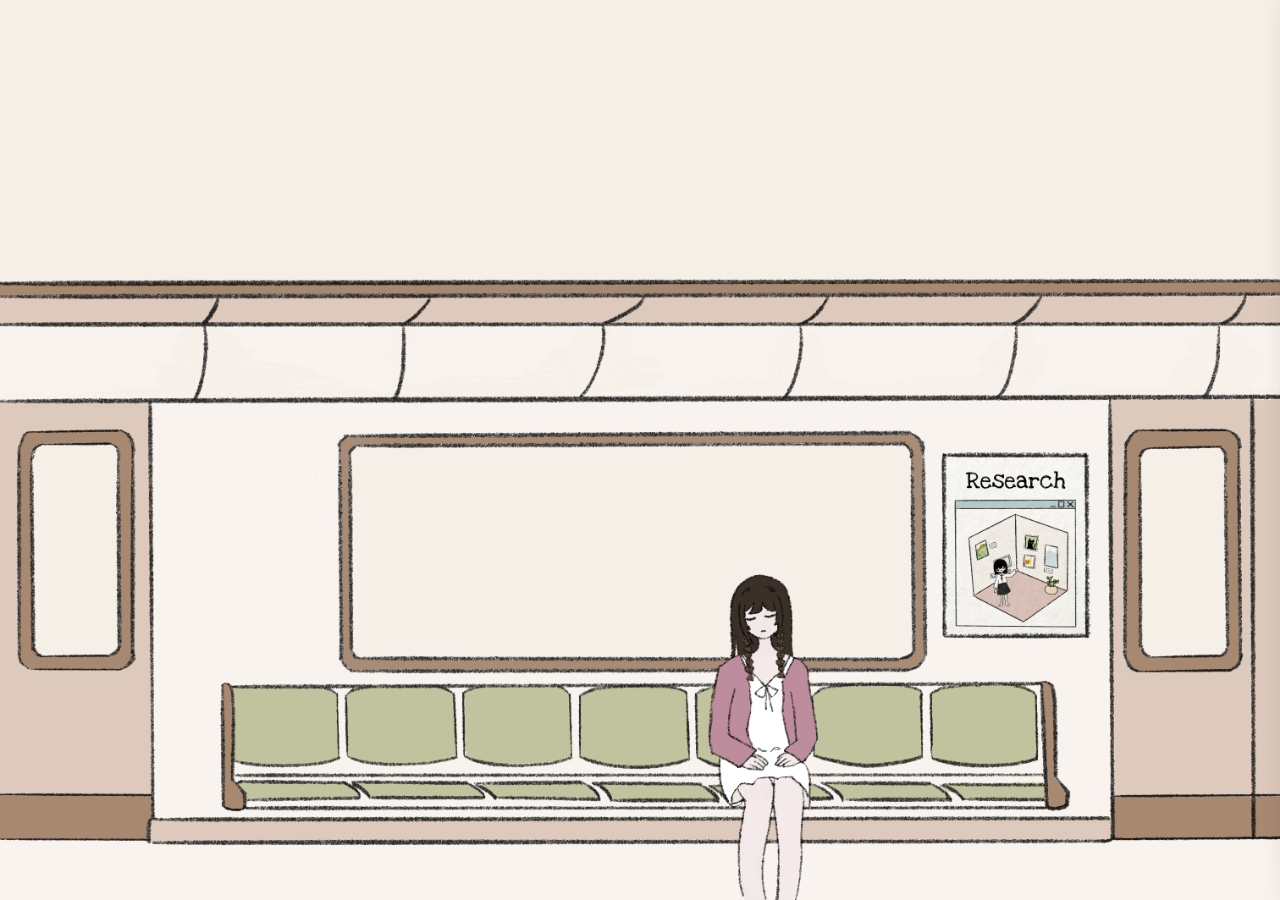
==== index.html @ db946ea8 "Deploy digital diary" ====
<!doctype html>
<html lang="en">
  <head>
    <meta charset="UTF-8" />
    <link rel="icon" type="image/png" href="/pfp.png" />
    <meta name="viewport" content="width=device-width, initial-scale=1.0" />
    <title>Kate Chier</title>

    <meta property="og:title" content="Kate Chier" />
    <meta property="og:description" content="a digital garden" />
    <meta property="og:image" content="https://kxchier.github.io/images/watercolor-bg.png" />
    <meta property="og:url" content="https://kxchier.github.io" />
    <meta property="og:type" content="website" />
    <link
      href="https://fonts.googleapis.com/css2?family=Love+Ya+Like+A+Sister&display=swap"
      rel="stylesheet"
    />
    <link
      href="https://fonts.googleapis.com/css2?family=Averia+Serif+Libre:wght@300;400;700&family=Love+Ya+Like+A+Sister&display=swap"
      rel="stylesheet"
    />
    <script type="module" crossorigin src="/assets/index-Cj8qPiWC.js"></script>
    <link rel="stylesheet" crossorigin href="/assets/index-B0V2UHAd.css">
  </head>
  <body>
    <div id="root"></div>
  </body>
</html>
---- assets/index-B0V2UHAd.css ----
@import"https://fonts.googleapis.com/css2?family=Love+Ya+Like+A+Sister&display=swap";@import"https://fonts.googleapis.com/css2?family=Averia+Serif+Libre:wght@300;400;700&display=swap";:root{--page-bg: #ede8e1;--hero-min-height: 760px;--hero-padding-top: 110px;--hero-padding-right: 40px;--hero-padding-bottom: 90px;--hero-padding-left: 150px;--hero-name-size: 85px;--hero-subtitle-size: 28px;--hero-title-size: 40px;--hero-body-size: 25px;--hero-intro-gap: 25px}html,body{margin:0;padding:0}body{background:var(--page-bg)}.site-shell{min-height:100vh;background:var(--page-bg);overflow-x:hidden}.hero{display:grid;grid-template-columns:1fr 1fr;min-height:var(--hero-min-height);overflow:visible;background:url(/images/watercolor-bg.png) center / cover no-repeat}.hero-text{position:relative;z-index:2;display:flex;flex-direction:column;justify-content:center;padding:var(--hero-padding-top) var(--hero-padding-right) var(--hero-padding-bottom) var(--hero-padding-left)}.hero-name{margin:0;font-family:Love Ya Like A Sister,cursive;font-size:var(--hero-name-size);line-height:1}.hero-subtitle{margin:0;font-size:var(--hero-subtitle-size);white-space:nowrap}.hero-intro{display:flex;flex-direction:column;gap:var(--hero-intro-gap);margin-top:50px}.hero-intro h2{margin:0;font-size:var(--hero-title-size);font-weight:400}.hero-intro p{margin:0;font-size:var(--hero-body-size);line-height:1.45;max-width:520px}.hero-visual{position:relative;min-height:var(--hero-min-height)}.hero-lace{position:absolute;top:25px;right:-100px;z-index:2;width:550px}.hero-angel{position:absolute;top:120px;right:0;z-index:3;width:610px}.bottom-section{display:grid;grid-template-columns:1.05fr .95fr;gap:56px;padding:70px 0 100px 90px;background:var(--page-bg);align-items:start}.bottom-left{display:flex;flex-direction:column;gap:72px;min-width:0}.about-header{display:flex;align-items:flex-start;gap:28px}.about-avatar{width:185px;height:185px;object-fit:cover;border-radius:50%;flex-shrink:0;animation:spin 8s linear infinite}.about-text-block{padding-top:50px}.section-title{margin:0 0 24px;font-family:Love Ya Like A Sister,cursive;line-height:1;font-weight:400}.about-text-block .section-title{margin-top:50px;font-size:4rem}.currently-block .section-title{font-size:3rem}.inline-link{color:inherit;text-decoration:none}.about-list,.currently-list{margin:0;padding:0;list-style:none}.about-list li,.currently-list li{margin-bottom:8px;font-size:1.4rem;line-height:1.25}.about-list li{white-space:nowrap}.about-list{margin-left:-120px;margin-top:40px}.currently-block{padding-left:80px}.bottom-right{display:flex;flex-direction:column;gap:28px;margin-top:60px}.quote-block{margin-top:30px}.quote,.quote-author{margin:0;font-size:1.7rem;line-height:1.2}.cards-list{display:flex;flex-direction:column;gap:16px;width:100%}.work-card{display:grid;grid-template-columns:minmax(0,1fr) 140px;width:100%}.work-card-main{background:#e8e0cd;padding:22px 28px;display:flex;justify-content:space-between;align-items:flex-start;gap:16px;min-width:0}.work-card-main h3{margin:0 0 8px;font-size:1.5rem;line-height:1.1;font-weight:500}.work-card-main p{margin:0;font-size:1.1rem;line-height:1.3;white-space:nowrap}.work-card-image{width:140px;height:100px;object-fit:cover;display:block}.icon-button{color:inherit;border:none;background:transparent;font-size:1.5rem;line-height:1;cursor:pointer;padding:0;flex-shrink:0}.social-links{display:flex;gap:34px;align-items:center;padding-left:10px}.social-link{display:inline-flex;align-items:center;gap:12px;color:inherit;text-decoration:none;font-size:1.5rem}.social-icon{font-size:2.1rem;line-height:1}@media(max-width:1200px){:root{--hero-name-size: 4.8rem;--hero-subtitle-size: 1.5rem;--hero-title-size: 2.8rem;--hero-body-size: 1.5rem}.hero{grid-template-columns:1fr}.hero-text{padding:80px 32px 40px}.hero-visual{min-height:620px}.hero-lace{top:50px;width:420px;right:-50px;transform:none}.hero-angel{top:120px;width:470px;right:0;transform:none}.hero-intro p{max-width:620px}.bottom-section{grid-template-columns:1fr;gap:48px;padding:60px 0 80px 36px}.about-text-block .section-title{font-size:3.2rem}.currently-block .section-title{font-size:2.6rem}.about-list li,.currently-list li,.quote,.quote-author,.social-link,.work-card-main h3{font-size:1.6rem}.work-card-main p{font-size:1.15rem}.currently-block{padding-left:90px}}@media(max-width:768px){:root{--hero-name-size: 3.6rem;--hero-subtitle-size: 1.1rem;--hero-title-size: 2.2rem;--hero-body-size: 1.2rem}.hero-text{padding:56px 24px 24px}.hero-subtitle{white-space:normal}.hero-visual{min-height:460px}.hero-lace{top:30px;width:360px;right:-60px;transform:none}.hero-angel{top:90px;width:400px;right:0}.bottom-section{padding:44px 0 64px 24px;gap:36px}.about-avatar{width:140px;height:140px}.about-text-block .section-title{margin-top:25px;font-size:2.9rem}.currently-block{padding-left:0}.about-list{margin-left:-168px}.currently-block .section-title{font-size:2.2rem;margin-bottom:18px}.about-list{margin-top:30px}.about-list li,.currently-list li{font-size:1.25rem;margin-bottom:6px;white-space:normal}.quote,.quote-author{font-size:1.4rem}.work-card{grid-template-columns:minmax(0,1fr) 82px}.work-card-main{padding:16px 18px}.work-card-main h3{font-size:1.25rem}.work-card-main p{font-size:.95rem;white-space:normal}.work-card-image{width:82px}.social-links{gap:20px;padding-left:0;flex-wrap:wrap}.social-link{font-size:1.25rem}}@keyframes spin{0%{transform:rotate(0)}to{transform:rotate(360deg)}}.train-page{position:relative;width:100vw;height:100vh;overflow:hidden;background:#f6efe7}.scene{position:relative;width:100%;height:100%;overflow:hidden}.background-layer{position:absolute;inset:0;z-index:1;overflow:hidden}.moving-background-track{display:flex;width:max-content;height:100vh;align-items:stretch;animation:moveBackground 32s linear infinite}.background-image{display:block;height:100vh;width:auto;max-width:none;flex-shrink:0}.train-girl-layer{position:absolute;left:50%;bottom:0;transform:translate(-50%);width:100vw;aspect-ratio:3024 / 1964;z-index:2;pointer-events:none}.train-image{position:absolute;inset:0;display:block;width:100%;height:100%;object-fit:fill;pointer-events:none}.girl-button{position:absolute;inset:0;padding:0;margin:0;border:none;background:transparent;cursor:pointer;z-index:4;pointer-events:auto}.girl-image{position:absolute;inset:0;display:block;width:100%;height:100%;object-fit:fill;pointer-events:none;transition:filter .2s ease}.girl-hitbox{position:absolute;left:56.5%;top:61.5%;width:6%;height:37%;padding:0;margin:0;border:none;background:transparent;cursor:pointer;z-index:5;pointer-events:auto}.girl-hitbox:hover+.girl-image{filter:brightness(1.08)}.girl-button:hover .girl-image{filter:brightness(1.08)}.info-panel{position:fixed;top:0;right:0;width:min(450px,50vw);height:100vh;padding:60px 45px;z-index:10;background-image:url(/assets/train-scene/garden.png);background-size:cover;background-position:center;background-repeat:no-repeat;color:#111;box-shadow:-10px 0 30px #28190f33;transform:translate(105%);transition:transform .35s ease;overflow-y:auto}.info-panel.open{transform:translate(0)}.close-button{position:absolute;top:24px;right:28px;border:none;background:transparent;color:#111;font-size:36px;line-height:1;cursor:pointer}.research-title{margin:0 0 36px;font-family:Love Ya Like A Sister,cursive;font-size:56px;line-height:.95;font-weight:400}.research-blurb{max-width:620px;margin:0 0 42px;font-size:16px}.research-entry{margin-top:92px}.research-paper-title{margin:0 0 8px;font-family:Love Ya Like A Sister,cursive;font-size:21px;line-height:1.15;font-weight:400}.research-authors{margin:0;font-size:14px;line-height:1.35;font-weight:400}.research-authors strong{font-weight:800}.research-authors em{font-style:italic}.research-blurb a{color:#6f4b33;font-weight:700;text-decoration:underline;text-underline-offset:3px}.research-blurb a:hover{color:#2f241d}.id-card{position:fixed;z-index:50;width:340px;background:transparent;border:none;box-shadow:none;border-radius:0;cursor:grab}.id-card.dragging,.id-card.dragging .id-image{cursor:grabbing}.id-close-button{position:absolute;top:6px;right:6px;z-index:2;border:none;background:transparent;color:#3a2a20;font-size:24px;line-height:1;cursor:pointer}.id-image{width:100%;display:block;-webkit-user-select:none;user-select:none;pointer-events:none}.id-card:active .id-image{cursor:grabbing}.poster-hitbox{position:absolute;left:74%;top:47%;width:11%;height:21%;padding:0;margin:0;border:none;background:transparent;cursor:pointer;z-index:5;pointer-events:auto}@keyframes moveBackground{0%{transform:translate(0)}to{transform:translate(-50%)}}html,body,#root{margin:0;padding:0;min-height:100%}*{box-sizing:border-box}body{background:#d8d1ca;color:#1f1a17;font-family:"Averia Serif Libre",serif}
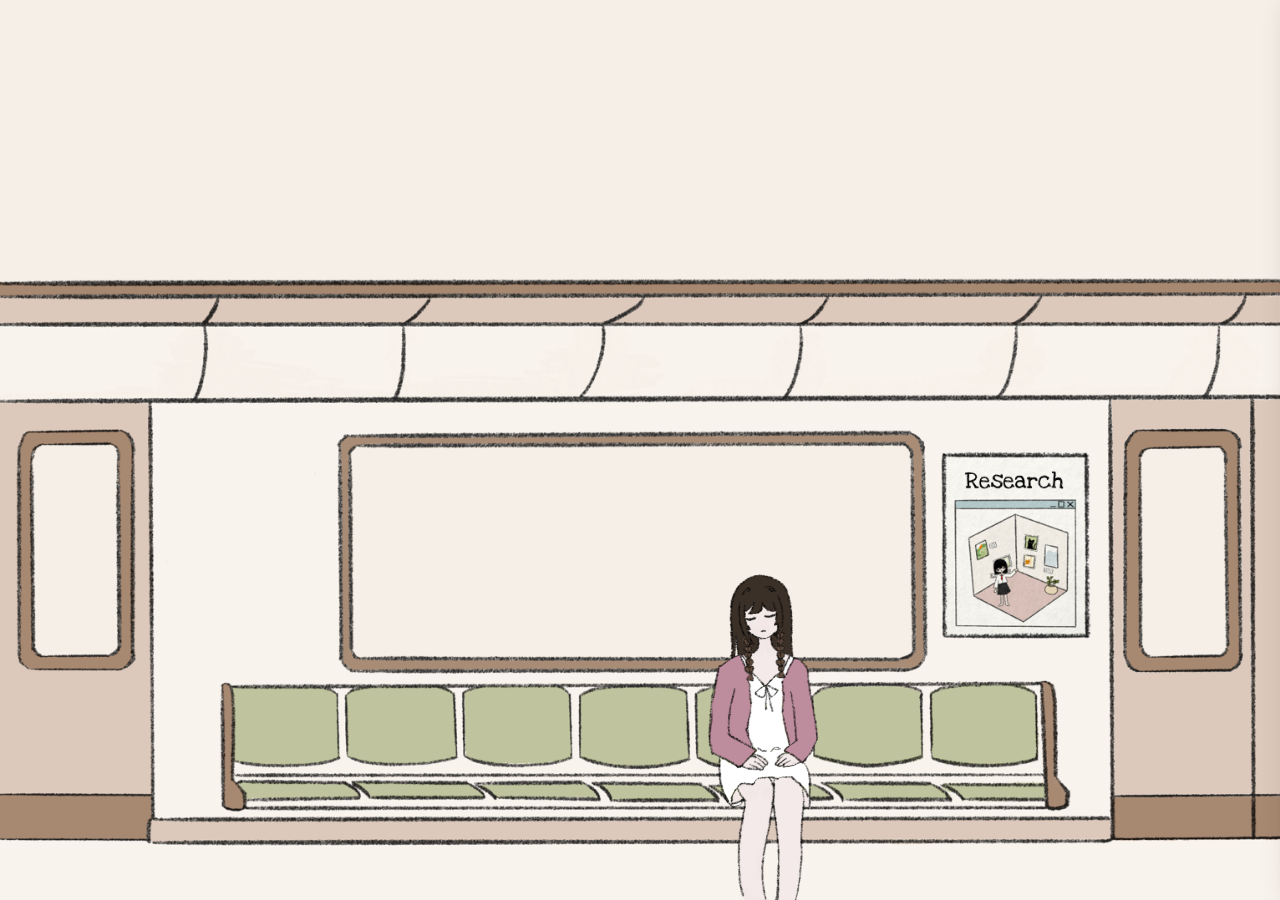
==== commit eff6a7f3: "Removed duplicate background" ====
--- a/index.html
+++ b/index.html
@@ -2,13 +2,13 @@
 <html lang="en">
   <head>
     <meta charset="UTF-8" />
-    <link rel="icon" type="image/png" href="/pfp.png" />
+    <link rel="icon" href='data:image/svg+xml,<svg xmlns="http://www.w3.org/2000/svg" viewBox="0 0 100 100"><text y=".9em" font-size="90">🎐</text></svg>' />
     <meta name="viewport" content="width=device-width, initial-scale=1.0" />
     <title>Kate Chier</title>
 
     <meta property="og:title" content="Kate Chier" />
     <meta property="og:description" content="a digital garden" />
-    <meta property="og:image" content="https://kxchier.github.io/images/watercolor-bg.png" />
+    <meta property="og:image" content="https://kxchier.github.io/assets/train-scene/id.png" />
     <meta property="og:url" content="https://kxchier.github.io" />
     <meta property="og:type" content="website" />
     <link
@@ -19,8 +19,8 @@
       href="https://fonts.googleapis.com/css2?family=Averia+Serif+Libre:wght@300;400;700&family=Love+Ya+Like+A+Sister&display=swap"
       rel="stylesheet"
     />
-    <script type="module" crossorigin src="/assets/index-Cj8qPiWC.js"></script>
-    <link rel="stylesheet" crossorigin href="/assets/index-B0V2UHAd.css">
+    <script type="module" crossorigin src="/assets/index-DWfFNZO0.js"></script>
+    <link rel="stylesheet" crossorigin href="/assets/index-iOGdRu8r.css">
   </head>
   <body>
     <div id="root"></div>
--- a/assets/index-iOGdRu8r.css
+++ b/assets/index-iOGdRu8r.css
@@ -0,0 +1 @@
+@import"https://fonts.googleapis.com/css2?family=Love+Ya+Like+A+Sister&display=swap";@import"https://fonts.googleapis.com/css2?family=Averia+Serif+Libre:wght@300;400;700&display=swap";:root{--page-bg: #ede8e1;--hero-min-height: 760px;--hero-padding-top: 110px;--hero-padding-right: 40px;--hero-padding-bottom: 90px;--hero-padding-left: 150px;--hero-name-size: 85px;--hero-subtitle-size: 28px;--hero-title-size: 40px;--hero-body-size: 25px;--hero-intro-gap: 25px}html,body{margin:0;padding:0}body{background:var(--page-bg)}.site-shell{min-height:100vh;background:var(--page-bg);overflow-x:hidden}.hero{display:grid;grid-template-columns:1fr 1fr;min-height:var(--hero-min-height);overflow:visible;background:url(/images/watercolor-bg.png) center / cover no-repeat}.hero-text{position:relative;z-index:2;display:flex;flex-direction:column;justify-content:center;padding:var(--hero-padding-top) var(--hero-padding-right) var(--hero-padding-bottom) var(--hero-padding-left)}.hero-name{margin:0;font-family:Love Ya Like A Sister,cursive;font-size:var(--hero-name-size);line-height:1}.hero-subtitle{margin:0;font-size:var(--hero-subtitle-size);white-space:nowrap}.hero-intro{display:flex;flex-direction:column;gap:var(--hero-intro-gap);margin-top:50px}.hero-intro h2{margin:0;font-size:var(--hero-title-size);font-weight:400}.hero-intro p{margin:0;font-size:var(--hero-body-size);line-height:1.45;max-width:520px}.hero-visual{position:relative;min-height:var(--hero-min-height)}.hero-lace{position:absolute;top:25px;right:-100px;z-index:2;width:550px}.hero-angel{position:absolute;top:120px;right:0;z-index:3;width:610px}.bottom-section{display:grid;grid-template-columns:1.05fr .95fr;gap:56px;padding:70px 0 100px 90px;background:var(--page-bg);align-items:start}.bottom-left{display:flex;flex-direction:column;gap:72px;min-width:0}.about-header{display:flex;align-items:flex-start;gap:28px}.about-avatar{width:185px;height:185px;object-fit:cover;border-radius:50%;flex-shrink:0;animation:spin 8s linear infinite}.about-text-block{padding-top:50px}.section-title{margin:0 0 24px;font-family:Love Ya Like A Sister,cursive;line-height:1;font-weight:400}.about-text-block .section-title{margin-top:50px;font-size:4rem}.currently-block .section-title{font-size:3rem}.inline-link{color:inherit;text-decoration:none}.about-list,.currently-list{margin:0;padding:0;list-style:none}.about-list li,.currently-list li{margin-bottom:8px;font-size:1.4rem;line-height:1.25}.about-list li{white-space:nowrap}.about-list{margin-left:-120px;margin-top:40px}.currently-block{padding-left:80px}.bottom-right{display:flex;flex-direction:column;gap:28px;margin-top:60px}.quote-block{margin-top:30px}.quote,.quote-author{margin:0;font-size:1.7rem;line-height:1.2}.cards-list{display:flex;flex-direction:column;gap:16px;width:100%}.work-card{display:grid;grid-template-columns:minmax(0,1fr) 140px;width:100%}.work-card-main{background:#e8e0cd;padding:22px 28px;display:flex;justify-content:space-between;align-items:flex-start;gap:16px;min-width:0}.work-card-main h3{margin:0 0 8px;font-size:1.5rem;line-height:1.1;font-weight:500}.work-card-main p{margin:0;font-size:1.1rem;line-height:1.3;white-space:nowrap}.work-card-image{width:140px;height:100px;object-fit:cover;display:block}.icon-button{color:inherit;border:none;background:transparent;font-size:1.5rem;line-height:1;cursor:pointer;padding:0;flex-shrink:0}.social-links{display:flex;gap:34px;align-items:center;padding-left:10px}.social-link{display:inline-flex;align-items:center;gap:12px;color:inherit;text-decoration:none;font-size:1.5rem}.social-icon{font-size:2.1rem;line-height:1}@media(max-width:1200px){:root{--hero-name-size: 4.8rem;--hero-subtitle-size: 1.5rem;--hero-title-size: 2.8rem;--hero-body-size: 1.5rem}.hero{grid-template-columns:1fr}.hero-text{padding:80px 32px 40px}.hero-visual{min-height:620px}.hero-lace{top:50px;width:420px;right:-50px;transform:none}.hero-angel{top:120px;width:470px;right:0;transform:none}.hero-intro p{max-width:620px}.bottom-section{grid-template-columns:1fr;gap:48px;padding:60px 0 80px 36px}.about-text-block .section-title{font-size:3.2rem}.currently-block .section-title{font-size:2.6rem}.about-list li,.currently-list li,.quote,.quote-author,.social-link,.work-card-main h3{font-size:1.6rem}.work-card-main p{font-size:1.15rem}.currently-block{padding-left:90px}}@media(max-width:768px){:root{--hero-name-size: 3.6rem;--hero-subtitle-size: 1.1rem;--hero-title-size: 2.2rem;--hero-body-size: 1.2rem}.hero-text{padding:56px 24px 24px}.hero-subtitle{white-space:normal}.hero-visual{min-height:460px}.hero-lace{top:30px;width:360px;right:-60px;transform:none}.hero-angel{top:90px;width:400px;right:0}.bottom-section{padding:44px 0 64px 24px;gap:36px}.about-avatar{width:140px;height:140px}.about-text-block .section-title{margin-top:25px;font-size:2.9rem}.currently-block{padding-left:0}.about-list{margin-left:-168px}.currently-block .section-title{font-size:2.2rem;margin-bottom:18px}.about-list{margin-top:30px}.about-list li,.currently-list li{font-size:1.25rem;margin-bottom:6px;white-space:normal}.quote,.quote-author{font-size:1.4rem}.work-card{grid-template-columns:minmax(0,1fr) 82px}.work-card-main{padding:16px 18px}.work-card-main h3{font-size:1.25rem}.work-card-main p{font-size:.95rem;white-space:normal}.work-card-image{width:82px}.social-links{gap:20px;padding-left:0;flex-wrap:wrap}.social-link{font-size:1.25rem}}@keyframes spin{0%{transform:rotate(0)}to{transform:rotate(360deg)}}.train-page{position:relative;width:100vw;height:100vh;overflow:hidden;background:#f6efe7}.scene{position:relative;width:100%;height:100%;overflow:hidden}.background-layer{position:absolute;inset:0;z-index:1;overflow:hidden;background-image:url(/assets/train-scene/background.png);background-size:auto 100vh;background-position:0 0;background-repeat:repeat-x;will-change:background-position;animation:moveBackground 32s linear infinite}.train-girl-layer{position:absolute;left:50%;bottom:0;transform:translate(-50%);width:100vw;aspect-ratio:3024 / 1964;z-index:2;pointer-events:none}.train-image{position:absolute;inset:0;display:block;width:100%;height:100%;object-fit:fill;pointer-events:none}.girl-button{position:absolute;inset:0;padding:0;margin:0;border:none;background:transparent;cursor:pointer;z-index:4;pointer-events:auto}.girl-image{position:absolute;inset:0;display:block;width:100%;height:100%;object-fit:fill;pointer-events:none;transition:filter .2s ease}.girl-hitbox{position:absolute;left:56.5%;top:61.5%;width:6%;height:37%;padding:0;margin:0;border:none;background:transparent;cursor:pointer;z-index:5;pointer-events:auto}.girl-hitbox:hover+.girl-image{filter:brightness(1.08)}.girl-button:hover .girl-image{filter:brightness(1.08)}.info-panel{position:fixed;top:0;right:0;width:min(450px,50vw);height:100vh;padding:60px 45px;z-index:10;background-image:url(/assets/train-scene/garden.png);background-size:cover;background-position:center;background-repeat:no-repeat;color:#111;box-shadow:-10px 0 30px #28190f33;transform:translate(105%);transition:transform .35s ease;overflow-y:auto}.info-panel.open{transform:translate(0)}.close-button{position:absolute;top:24px;right:28px;border:none;background:transparent;color:#111;font-size:36px;line-height:1;cursor:pointer}.research-title{margin:0 0 36px;font-family:Love Ya Like A Sister,cursive;font-size:56px;line-height:.95;font-weight:400}.research-blurb{max-width:620px;margin:0 0 42px;font-size:16px}.research-entry{margin-top:92px}.research-paper-title{margin:0 0 8px;font-family:Love Ya Like A Sister,cursive;font-size:21px;line-height:1.15;font-weight:400}.research-authors{margin:0;font-size:14px;line-height:1.35;font-weight:400}.research-authors strong{font-weight:800}.research-authors em{font-style:italic}.research-blurb a{color:#6f4b33;font-weight:700;text-decoration:underline;text-underline-offset:3px}.research-blurb a:hover{color:#2f241d}.id-card{position:fixed;z-index:50;width:340px;background:transparent;border:none;box-shadow:none;border-radius:0;cursor:grab}.id-card.dragging,.id-card.dragging .id-image{cursor:grabbing}.id-close-button{position:absolute;top:6px;right:6px;z-index:2;border:none;background:transparent;color:#3a2a20;font-size:24px;line-height:1;cursor:pointer}.id-image{width:100%;display:block;-webkit-user-select:none;user-select:none;pointer-events:none}.id-card:active .id-image{cursor:grabbing}.poster-hitbox{position:absolute;left:74%;top:47%;width:11%;height:21%;padding:0;margin:0;border:none;background:transparent;cursor:pointer;z-index:5;pointer-events:auto}@keyframes moveBackground{0%{background-position:0 0}to{background-position:-307.939054vh 0}}html,body,#root{margin:0;padding:0;min-height:100%}*{box-sizing:border-box}body{background:#d8d1ca;color:#1f1a17;font-family:"Averia Serif Libre",serif}
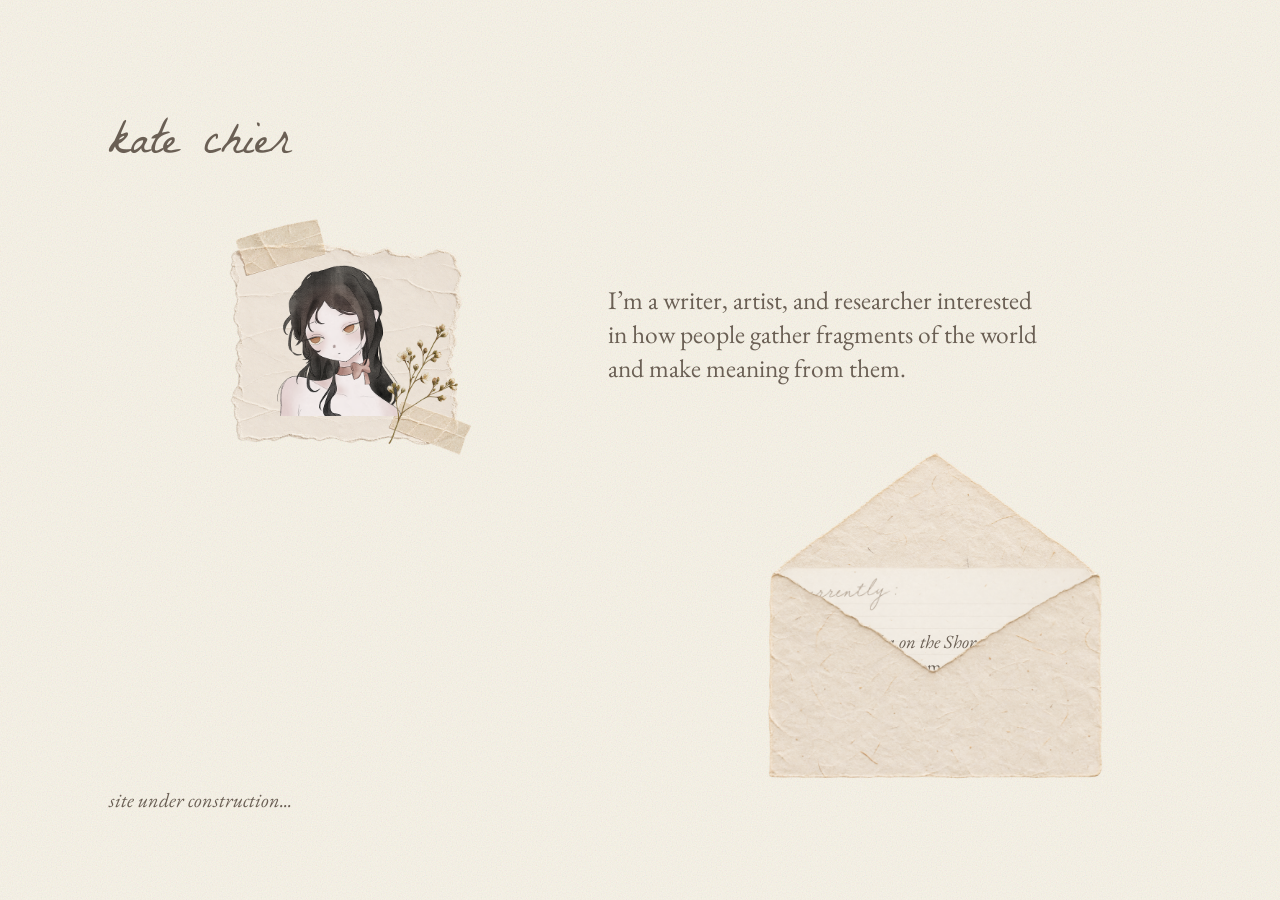
==== commit 39cc1884: "Publish the collage site" ====
--- a/index.html
+++ b/index.html
@@ -1,28 +1,48 @@
-<!doctype html>
+<!DOCTYPE html>
 <html lang="en">
   <head>
-    <meta charset="UTF-8" />
-    <link rel="icon" href='data:image/svg+xml,<svg xmlns="http://www.w3.org/2000/svg" viewBox="0 0 100 100"><text y=".9em" font-size="90">🎐</text></svg>' />
-    <meta name="viewport" content="width=device-width, initial-scale=1.0" />
-    <title>Kate Chier</title>
-
-    <meta property="og:title" content="Kate Chier" />
-    <meta property="og:description" content="a digital garden" />
-    <meta property="og:image" content="https://kxchier.github.io/assets/train-scene/id.png" />
-    <meta property="og:url" content="https://kxchier.github.io" />
-    <meta property="og:type" content="website" />
-    <link
-      href="https://fonts.googleapis.com/css2?family=Love+Ya+Like+A+Sister&display=swap"
-      rel="stylesheet"
-    />
-    <link
-      href="https://fonts.googleapis.com/css2?family=Averia+Serif+Libre:wght@300;400;700&family=Love+Ya+Like+A+Sister&display=swap"
-      rel="stylesheet"
-    />
-    <script type="module" crossorigin src="/assets/index-DWfFNZO0.js"></script>
-    <link rel="stylesheet" crossorigin href="/assets/index-iOGdRu8r.css">
+    <meta charset="utf-8">
+    <meta name="viewport" content="width=device-width, initial-scale=1">
+    <title>kate chier</title>
+    <meta name="description" content="Writer, artist, and researcher.">
+    <link rel="preconnect" href="https://fonts.googleapis.com">
+    <link rel="preconnect" href="https://fonts.gstatic.com" crossorigin>
+    <link href="https://fonts.googleapis.com/css2?family=EB+Garamond:ital,wght@0,400;1,400&family=La+Belle+Aurore&display=swap" rel="stylesheet">
+    <link rel="stylesheet" href="css/styles.css">
   </head>
-  <body>
-    <div id="root"></div>
+  <body class="home">
+    <!--
+      Drop PNG assets in /images (see the names below).
+      Transparent backgrounds sit cleanly on the paper color.
+    -->
+    <div class="stage">
+      <a class="logo" href="index.html">kate chier</a>
+      <img
+        class="portrait"
+        src="images/portrait.png"
+        alt="A small portrait on torn paper, held with tape, with a sprig of dried flowers"
+        draggable="false"
+      >
+      <p class="bio">I’m a writer, artist, and researcher interested in how people gather fragments of the world and make meaning from them.</p>
+      <div class="letter">
+        <img class="letter-back" src="images/envelope.png" alt="" draggable="false">
+        <div
+          class="note"
+          tabindex="0"
+          aria-expanded="false"
+          aria-label="Note. Drag it out of the envelope, or press Enter."
+        >
+          <img src="images/paper_note.png" alt="" draggable="false">
+          <ul class="note-list">
+            <li>reading <em>Kafka on the Shore</em></li>
+            <li>finishing my last semester at UC Berkeley</li>
+            <li>thinking about how humans are foragers and collages</li>
+          </ul>
+        </div>
+        <img class="letter-front" src="images/envelope_front.png" alt="" draggable="false">
+      </div>
+      <p class="footnote">site under construction...</p>
+    </div>
+    <script src="js/letter.js?v=9"></script>
   </body>
 </html>
--- a/css/styles.css
+++ b/css/styles.css
@@ -0,0 +1,412 @@
+:root {
+  --paper: #f7f3e8;
+  --ink: #6a5f54;
+  --stage-ratio: 1024 / 665;
+  --serif: "EB Garamond", "Iowan Old Style", Palatino, "Palatino Linotype", serif;
+  --script: "La Belle Aurore", "Segoe Script", cursive;
+}
+
+* {
+  box-sizing: border-box;
+}
+
+html,
+body {
+  margin: 0;
+  min-height: 100%;
+}
+
+body {
+  color: var(--ink);
+  background-color: var(--paper);
+  font-family: var(--serif);
+}
+
+body::before {
+  content: "";
+  position: fixed;
+  inset: 0;
+  pointer-events: none;
+  z-index: 0;
+  opacity: 0.28;
+  mix-blend-mode: multiply;
+  background-image: url("data:image/svg+xml;utf8,<svg xmlns='http://www.w3.org/2000/svg' width='220' height='220'><filter id='n'><feTurbulence type='fractalNoise' baseFrequency='0.8' numOctaves='4' stitchTiles='stitch'/></filter><rect width='100%' height='100%' filter='url(%23n)' opacity='0.55'/></svg>");
+  background-size: 220px 220px;
+}
+
+a {
+  color: inherit;
+  text-decoration: none;
+}
+
+a:hover {
+  text-decoration: underline;
+  text-underline-offset: 0.28em;
+  text-decoration-thickness: 1px;
+}
+
+a:focus-visible {
+  outline: 1px solid var(--ink);
+  outline-offset: 4px;
+}
+
+::selection {
+  background: #e6d3bf;
+  color: var(--ink);
+}
+
+.logo {
+  font-family: var(--script);
+  font-weight: 400;
+  line-height: 1;
+  letter-spacing: 0.01em;
+}
+
+.logo:hover {
+  text-decoration: none;
+  opacity: 0.7;
+}
+
+nav {
+  display: flex;
+  align-items: baseline;
+}
+
+nav a {
+  line-height: 1;
+}
+
+.footnote {
+  margin: 0;
+  font-style: italic;
+  font-weight: 400;
+}
+
+img {
+  display: block;
+  max-width: 100%;
+  height: auto;
+}
+
+/* Home collage. Positions follow the reference frame (1024 × 665). */
+
+body.home {
+  min-height: 100vh;
+  min-height: 100dvh;
+  display: grid;
+  place-items: center;
+}
+
+.stage {
+  position: relative;
+  z-index: 1;
+  width: min(1180px, calc(100vw - 32px), calc(100dvh * var(--stage-ratio) - 24px));
+  aspect-ratio: var(--stage-ratio);
+  container-type: inline-size;
+}
+
+.home .logo {
+  position: absolute;
+  left: 4.9%;
+  top: 7.2%;
+  font-size: 4.1cqi;
+}
+
+.home nav {
+  position: absolute;
+  top: 8.2%;
+  right: 16%;
+  gap: 4.4cqi;
+}
+
+.home nav a {
+  font-size: 2.25cqi;
+}
+
+.portrait {
+  position: absolute;
+  left: 13.4%;
+  top: 17.4%;
+  width: 22.9%;
+  user-select: none;
+}
+
+.bio {
+  position: absolute;
+  left: 47.3%;
+  top: 28.2%;
+  width: 37.5%;
+  margin: 0;
+  font-size: 2.16cqi;
+  line-height: 1.34;
+}
+
+.letter {
+  position: absolute;
+  right: 7%;
+  bottom: 1.5%;
+  width: 36%;
+  aspect-ratio: 1;
+  z-index: 3;
+  user-select: none;
+}
+
+.letter-back,
+.letter-front,
+.note img {
+  pointer-events: none;
+  -webkit-user-drag: none;
+}
+
+.letter-back,
+.letter-front {
+  position: absolute;
+}
+
+.letter-back {
+  inset: 0;
+  width: 100%;
+  height: 100%;
+  z-index: 1;
+}
+
+.letter-front {
+  z-index: 3;
+  width: 98.88%;
+  left: 0.08%;
+  top: 4.7%;
+  height: auto;
+}
+
+.note {
+  position: absolute;
+  z-index: 2;
+  width: 78%;
+  left: 11%;
+  top: 38%;
+  container-type: inline-size;
+  overflow: hidden;
+  cursor: grab;
+  touch-action: none;
+  --shift: 0px;
+  --peek: 0px;
+  transform: translateY(calc(var(--shift) + var(--peek)));
+  transition: transform 0.55s cubic-bezier(0.22, 0.8, 0.28, 1);
+}
+
+.note:hover:not(.is-dragging):not(.is-out) {
+  --peek: -10px;
+}
+
+.note.is-dragging {
+  cursor: grabbing;
+  transition: none;
+}
+
+.note:focus {
+  outline: none;
+}
+
+.note img {
+  width: 100%;
+  height: auto;
+}
+
+.note-list {
+  position: absolute;
+  left: 5%;
+  right: 5%;
+  top: 24%;
+  bottom: 16%;
+  margin: 0;
+  padding: 0;
+  list-style: none;
+  display: flex;
+  flex-direction: column;
+  justify-content: center;
+  gap: 0.22em;
+  color: #6a5f54;
+  font-family: var(--serif);
+  font-size: 5.6cqi;
+  line-height: 1.12;
+}
+
+.note-list li {
+  margin: 0;
+  padding-left: 0.8em;
+  text-indent: -0.8em;
+  white-space: normal;
+}
+
+.note-list li::before {
+  content: "· ";
+}
+
+.note-list em {
+  font-style: italic;
+}
+
+.home .footnote {
+  position: absolute;
+  left: 5%;
+  bottom: 2.6%;
+  font-size: 1.7cqi;
+}
+
+/* Interior pages share the paper, wordmark, and nav. */
+
+body.page {
+  min-height: 100vh;
+  min-height: 100dvh;
+  display: flex;
+  flex-direction: column;
+}
+
+.bar {
+  position: relative;
+  z-index: 1;
+  width: min(1180px, calc(100% - 48px));
+  margin: 0 auto;
+  padding: 48px 2px 0;
+  display: flex;
+  justify-content: space-between;
+  align-items: baseline;
+}
+
+.page .logo {
+  font-size: clamp(40px, 4.4vw, 54px);
+}
+
+.page nav {
+  gap: clamp(28px, 4vw, 52px);
+}
+
+.page nav a {
+  font-size: clamp(15px, 1.5vw, 18px);
+}
+
+.sheet {
+  position: relative;
+  z-index: 1;
+  width: min(1180px, calc(100% - 48px));
+  margin: 14vh auto 0;
+  padding: 0 2px;
+  flex: 1;
+}
+
+.sheet h1 {
+  margin: 0 0 0.7em;
+  font-family: var(--serif);
+  font-weight: 400;
+  font-size: clamp(28px, 3vw, 36px);
+}
+
+.sheet p {
+  margin: 0;
+  font-size: clamp(18px, 2vw, 22px);
+  line-height: 1.6;
+}
+
+.page .footnote {
+  position: relative;
+  z-index: 1;
+  width: min(1180px, calc(100% - 48px));
+  margin: 0 auto;
+  padding: 0 2px 36px;
+  font-size: 15px;
+}
+
+@media (max-width: 720px) {
+  body.home {
+    display: block;
+  }
+
+  .stage {
+    width: 100%;
+    aspect-ratio: auto;
+    min-height: 100dvh;
+    display: flex;
+    flex-direction: column;
+    align-items: flex-start;
+    padding: 28px 22px 26px;
+    gap: 28px;
+  }
+
+  .home .logo,
+  .home nav,
+  .portrait,
+  .bio,
+  .home .footnote {
+    position: static;
+  }
+
+  .home .logo {
+    font-size: 40px;
+  }
+
+  .home nav {
+    align-self: flex-end;
+    margin-top: -46px;
+    gap: 18px;
+  }
+
+  .home nav a,
+  .page nav a {
+    font-size: 16px;
+  }
+
+  .portrait {
+    width: min(78%, 280px);
+    margin-top: 12px;
+  }
+
+  .bio {
+    width: 100%;
+    font-size: 20px;
+    line-height: 1.45;
+  }
+
+  .bio br {
+    display: none;
+  }
+
+  .letter {
+    position: relative;
+    width: min(88%, 340px);
+    right: auto;
+    bottom: auto;
+    align-self: flex-end;
+    margin-top: 12px;
+  }
+
+  .home .footnote {
+    margin-top: auto;
+    font-size: 14px;
+  }
+
+  .bar {
+    width: calc(100% - 44px);
+    padding-top: 28px;
+    align-items: center;
+  }
+
+  .page .logo {
+    font-size: 40px;
+  }
+
+  .page nav {
+    gap: 16px;
+  }
+
+  .sheet {
+    width: calc(100% - 44px);
+    margin-top: 72px;
+  }
+}
+
+@media (max-width: 520px) {
+  .home nav {
+    margin-top: 0;
+    align-self: flex-end;
+  }
+}
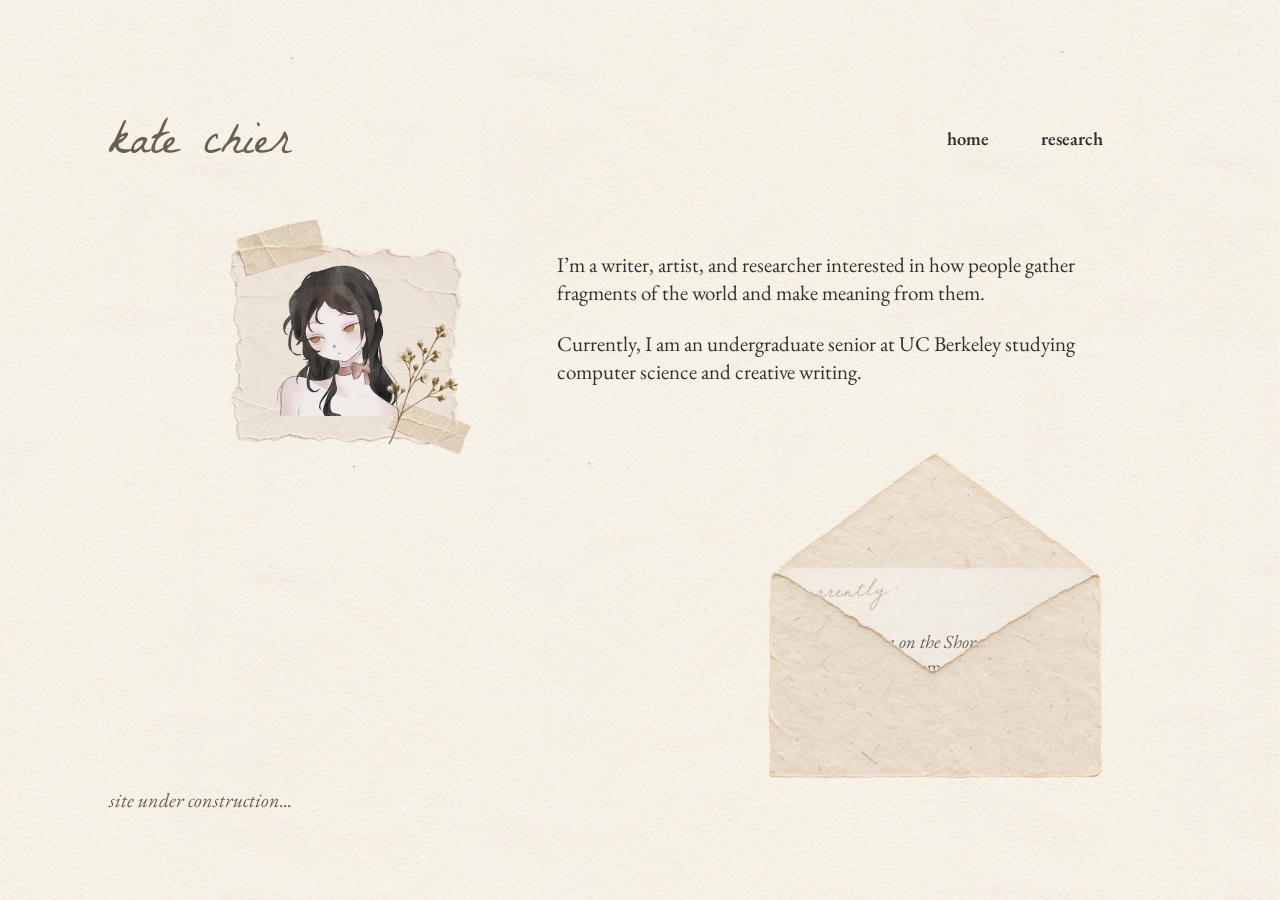
==== commit f93de239: "Update portfolio website" ====
--- a/index.html
+++ b/index.html
@@ -5,9 +5,19 @@
     <meta name="viewport" content="width=device-width, initial-scale=1">
     <title>kate chier</title>
     <meta name="description" content="Writer, artist, and researcher.">
+    <meta property="og:title" content="kate chier">
+    <meta property="og:description" content="Writer, artist, and researcher.">
+    <meta property="og:url" content="https://kxchier.github.io/">
+    <meta property="og:image" content="https://kxchier.github.io/images/preview.png">
+    <meta property="og:image:width" content="1">
+    <meta property="og:image:height" content="1">
+    <meta name="twitter:card" content="summary">
+    <meta name="twitter:title" content="kate chier">
+    <meta name="twitter:description" content="Writer, artist, and researcher.">
+    <meta name="robots" content="max-image-preview:none">
     <link rel="preconnect" href="https://fonts.googleapis.com">
     <link rel="preconnect" href="https://fonts.gstatic.com" crossorigin>
-    <link href="https://fonts.googleapis.com/css2?family=EB+Garamond:ital,wght@0,400;1,400&family=La+Belle+Aurore&display=swap" rel="stylesheet">
+    <link href="https://fonts.googleapis.com/css2?family=EB+Garamond:ital,wght@0,400;0,600;1,400&family=La+Belle+Aurore&display=swap" rel="stylesheet">
     <link rel="stylesheet" href="css/styles.css">
   </head>
   <body class="home">
@@ -17,13 +27,20 @@
     -->
     <div class="stage">
       <a class="logo" href="index.html">kate chier</a>
+      <nav>
+        <a href="index.html" aria-current="page">home</a>
+        <a href="research.html">research</a>
+      </nav>
       <img
         class="portrait"
         src="images/portrait.png"
         alt="A small portrait on torn paper, held with tape, with a sprig of dried flowers"
         draggable="false"
       >
-      <p class="bio">I’m a writer, artist, and researcher interested in how people gather fragments of the world and make meaning from them.</p>
+      <div class="bio">
+        <p>I’m a writer, artist, and researcher interested in how people gather fragments of the world and make meaning from them.</p>
+        <p>Currently, I am an undergraduate senior at UC Berkeley studying computer science and creative writing.</p>
+      </div>
       <div class="letter">
         <img class="letter-back" src="images/envelope.png" alt="" draggable="false">
         <div
@@ -43,6 +60,7 @@
       </div>
       <p class="footnote">site under construction...</p>
     </div>
-    <script src="js/letter.js?v=9"></script>
+    <script src="js/letter.js?v=10"></script>
+    <script src="js/navigation.js"></script>
   </body>
 </html>
--- a/css/styles.css
+++ b/css/styles.css
@@ -1,5 +1,5 @@
 :root {
-  --paper: #f7f3e8;
+  --paper: #fff;
   --ink: #6a5f54;
   --stage-ratio: 1024 / 665;
   --serif: "EB Garamond", "Iowan Old Style", Palatino, "Palatino Linotype", serif;
@@ -28,10 +28,11 @@
   inset: 0;
   pointer-events: none;
   z-index: 0;
-  opacity: 0.28;
-  mix-blend-mode: multiply;
-  background-image: url("data:image/svg+xml;utf8,<svg xmlns='http://www.w3.org/2000/svg' width='220' height='220'><filter id='n'><feTurbulence type='fractalNoise' baseFrequency='0.8' numOctaves='4' stitchTiles='stitch'/></filter><rect width='100%' height='100%' filter='url(%23n)' opacity='0.55'/></svg>");
-  background-size: 220px 220px;
+  opacity: 1;
+  background-image: url("../images/paper.png");
+  background-position: center;
+  background-size: cover;
+  background-repeat: no-repeat;
 }
 
 a {
@@ -115,12 +116,14 @@
 .home nav {
   position: absolute;
   top: 8.2%;
-  right: 16%;
+  right: 10.8%;
   gap: 4.4cqi;
 }
 
 .home nav a {
-  font-size: 2.25cqi;
+  font-size: 1.58cqi;
+  font-weight: 600;
+  color: #33302c;
 }
 
 .portrait {
@@ -133,12 +136,23 @@
 
 .bio {
   position: absolute;
-  left: 47.3%;
-  top: 28.2%;
-  width: 37.5%;
-  margin: 0;
-  font-size: 2.16cqi;
-  line-height: 1.34;
+  left: 43%;
+  top: 24%;
+  width: 48%;
+  margin: 0;
+  font-family: var(--serif);
+  font-weight: 400;
+  font-size: 1.78cqi;
+  line-height: 1.32;
+  color: #33302c;
+}
+
+.bio p {
+  margin: 0;
+}
+
+.bio p + p {
+  margin-top: 1.15em;
 }
 
 .letter {
@@ -246,11 +260,132 @@
   font-style: italic;
 }
 
-.home .footnote {
+.home .footnote,
+.research .footnote {
   position: absolute;
   left: 5%;
   bottom: 2.6%;
   font-size: 1.7cqi;
+}
+
+/* Research collage. The paper image includes transparent margins and
+   a tape corner; the second strip is mirrored so the tape sits on the left. */
+
+body.research {
+  min-height: 100vh;
+  min-height: 100dvh;
+  display: grid;
+  place-items: center;
+}
+
+.research .logo {
+  position: absolute;
+  left: 4.9%;
+  top: 7.2%;
+  font-size: 4.1cqi;
+}
+
+.research nav {
+  position: absolute;
+  top: 8.2%;
+  right: 10.8%;
+  gap: 4.4cqi;
+}
+
+.research nav a {
+  font-size: 1.58cqi;
+  font-weight: 600;
+  color: #33302c;
+}
+
+.strips {
+  position: absolute;
+  left: 14%;
+  top: 11.5%;
+  width: 68%;
+}
+
+.strip {
+  position: relative;
+}
+
+.strip + .strip {
+  margin-top: -15.4%;
+}
+
+.strip-bg,
+.strip-fig,
+.sprig {
+  pointer-events: none;
+  -webkit-user-drag: none;
+  user-select: none;
+}
+
+.strip-bg {
+  width: 100%;
+  height: auto;
+}
+
+.strip-mirror .strip-bg {
+  transform: scaleX(-1);
+}
+
+.strip-body {
+  position: absolute;
+  left: 5%;
+  right: 6%;
+  top: 23%;
+  bottom: 27%;
+  display: grid;
+  grid-template-columns: minmax(0, 0.72fr) minmax(0, 1.3fr);
+  align-items: center;
+  column-gap: 5%;
+}
+
+.strip-fig {
+  width: 100%;
+  height: auto;
+  transform: translateY(6px);
+}
+
+.strip-copy h2,
+.strip-copy p {
+  margin: 0;
+  font-family: var(--serif);
+  font-weight: 400;
+  color: #33302c;
+}
+
+.strip-copy h2 {
+  font-size: 1.72cqi;
+  line-height: 1.15;
+}
+
+.strip-copy .subtitle {
+  margin-top: 0.12em;
+  font-size: 1.48cqi;
+  line-height: 1.25;
+}
+
+.strip-copy .meta {
+  margin-top: 1.35em;
+  font-size: 1.42cqi;
+  line-height: 1.2;
+}
+
+.strip-copy .meta a {
+  text-decoration: underline;
+  text-underline-offset: 0.2em;
+  text-decoration-thickness: 1px;
+}
+
+.sprig {
+  position: absolute;
+  right: -8%;
+  bottom: 8%;
+  width: 22%;
+  height: auto;
+  z-index: 4;
 }
 
 /* Interior pages share the paper, wordmark, and nav. */
@@ -351,8 +486,9 @@
   }
 
   .home nav a,
+  .research nav a,
   .page nav a {
-    font-size: 16px;
+    font-size: 15px;
   }
 
   .portrait {
@@ -362,8 +498,8 @@
 
   .bio {
     width: 100%;
-    font-size: 20px;
-    line-height: 1.45;
+    font-size: 17px;
+    line-height: 1.4;
   }
 
   .bio br {
@@ -379,9 +515,93 @@
     margin-top: 12px;
   }
 
-  .home .footnote {
+  .home .footnote,
+  .research .footnote {
     margin-top: auto;
     font-size: 14px;
+  }
+
+  body.research {
+    display: block;
+  }
+
+  .research .stage {
+    gap: 10px;
+  }
+
+  .research .logo,
+  .research nav,
+  .research .strips,
+  .research .footnote {
+    position: static;
+  }
+
+  .research .logo {
+    font-size: 40px;
+  }
+
+  .research nav {
+    align-self: flex-end;
+    margin-top: -46px;
+    gap: 18px;
+  }
+
+  .research nav a {
+    font-size: 15px;
+  }
+
+  .research .strips {
+    width: 100%;
+    max-width: 500px;
+    align-self: center;
+    margin-top: 28px;
+  }
+
+  .strip-bg {
+    position: absolute;
+    left: 0;
+    top: -26%;
+    width: 100%;
+    height: 156%;
+    object-fit: fill;
+  }
+
+  .strip-body {
+    position: relative;
+    inset: auto;
+    display: grid;
+    grid-template-columns: 1fr;
+    padding: 30px 26px 32px 36px;
+  }
+
+  .strip-fig {
+    display: none;
+  }
+
+  .research .strip + .strip {
+    width: 100%;
+    margin-top: 28px;
+    margin-left: 0;
+  }
+
+  .strip-copy h2 {
+    font-size: 22px;
+  }
+
+  .strip-copy .subtitle,
+  .strip-copy .meta {
+    font-size: 17px;
+    line-height: 1.3;
+  }
+
+  .research .sprig {
+    right: -4px;
+    bottom: -16px;
+    width: 64px;
+  }
+
+  .research .footnote {
+    padding-top: 36px;
   }
 
   .bar {
@@ -405,8 +625,13 @@
 }
 
 @media (max-width: 520px) {
-  .home nav {
+  .home nav,
+  .research nav {
     margin-top: 0;
     align-self: flex-end;
   }
-}
+
+  .strip-copy .meta {
+    margin-top: 0.55em;
+  }
+}
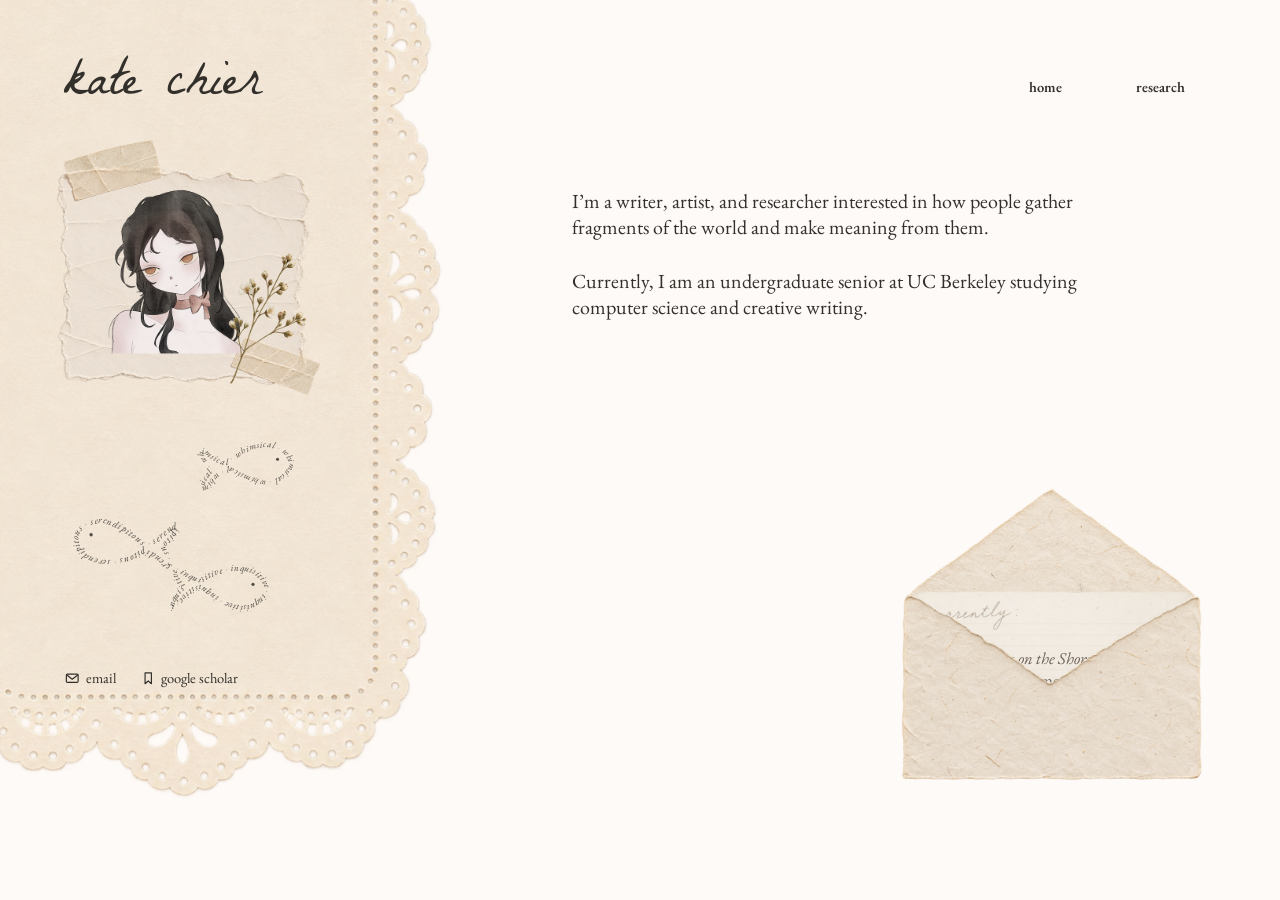
==== commit cfc5b34f: "add fish" ====
--- a/index.html
+++ b/index.html
@@ -21,22 +21,31 @@
     <link rel="stylesheet" href="css/styles.css">
   </head>
   <body class="home">
-    <!--
-      Drop PNG assets in /images (see the names below).
-      Transparent backgrounds sit cleanly on the paper color.
-    -->
     <div class="stage">
-      <a class="logo" href="index.html">kate chier</a>
+      <aside class="side">
+        <img class="lace" src="images/lace.png" alt="" draggable="false">
+        <a class="logo" href="index.html">kate chier</a>
+        <img
+          class="portrait"
+          src="images/portrait.png"
+          alt="A small portrait on torn paper, held with tape, with a sprig of dried flowers"
+          draggable="false"
+        >
+        <canvas
+          class="word-fish"
+          data-words="whimsical, serendipitous, inquisitive"
+          role="img"
+          aria-label="Three little fish swimming, made of the words whimsical, serendipitous, and inquisitive"
+        ></canvas>
+        <p class="contact">
+          <a href="mailto:katechier@berkeley.edu"><svg viewBox="0 0 16 16" aria-hidden="true"><rect x="1.5" y="3.5" width="13" height="9" rx="1.2"/><path d="M2 4.5 8 9l6-4.5"/></svg>email</a>
+          <a href="https://scholar.google.com/citations?hl=en&amp;user=lovXZTMAAAAJ&amp;view_op=list_works&amp;gmla=AN_4Zu_ws8wFNWCr-XQoKiSiYSovnGV3mcKAza-eAZcbV_cpkpUku-HW_ADzYzAMoAOBScFudoHN_Ml32Rk5WSrf" target="_blank" rel="noopener noreferrer"><svg viewBox="0 0 16 16" aria-hidden="true"><path d="M4.5 2h7v12L8 11l-3.5 3z"/></svg>google scholar</a>
+        </p>
+      </aside>
       <nav>
         <a href="index.html" aria-current="page">home</a>
         <a href="research.html">research</a>
       </nav>
-      <img
-        class="portrait"
-        src="images/portrait.png"
-        alt="A small portrait on torn paper, held with tape, with a sprig of dried flowers"
-        draggable="false"
-      >
       <div class="bio">
         <p>I’m a writer, artist, and researcher interested in how people gather fragments of the world and make meaning from them.</p>
         <p>Currently, I am an undergraduate senior at UC Berkeley studying computer science and creative writing.</p>
@@ -58,9 +67,9 @@
         </div>
         <img class="letter-front" src="images/envelope_front.png" alt="" draggable="false">
       </div>
-      <p class="footnote">site under construction...</p>
     </div>
     <script src="js/letter.js?v=10"></script>
+    <script src="js/word-fish.js"></script>
     <script src="js/navigation.js"></script>
   </body>
 </html>
--- a/css/styles.css
+++ b/css/styles.css
@@ -1,6 +1,6 @@
 :root {
-  --paper: #fff;
-  --ink: #6a5f54;
+  --paper: #fefaf7;
+  --ink: #33302c;
   --stage-ratio: 1024 / 665;
   --serif: "EB Garamond", "Iowan Old Style", Palatino, "Palatino Linotype", serif;
   --script: "La Belle Aurore", "Segoe Script", cursive;
@@ -20,19 +20,7 @@
   color: var(--ink);
   background-color: var(--paper);
   font-family: var(--serif);
-}
-
-body::before {
-  content: "";
-  position: fixed;
-  inset: 0;
-  pointer-events: none;
-  z-index: 0;
-  opacity: 1;
-  background-image: url("../images/paper.png");
-  background-position: center;
-  background-size: cover;
-  background-repeat: no-repeat;
+  overflow-x: hidden;
 }
 
 a {
@@ -56,120 +44,147 @@
   color: var(--ink);
 }
 
-.logo {
-  font-family: var(--script);
-  font-weight: 400;
-  line-height: 1;
-  letter-spacing: 0.01em;
-}
-
-.logo:hover {
-  text-decoration: none;
-  opacity: 0.7;
-}
-
-nav {
-  display: flex;
-  align-items: baseline;
-}
-
-nav a {
-  line-height: 1;
-}
-
-.footnote {
-  margin: 0;
-  font-style: italic;
-  font-weight: 400;
-}
-
 img {
   display: block;
   max-width: 100%;
   height: auto;
 }
 
-/* Home collage. Positions follow the reference frame (1024 × 665). */
-
-body.home {
-  min-height: 100vh;
-  min-height: 100dvh;
-  display: grid;
-  place-items: center;
-}
+/* Shared frame. Positions follow the reference frame (1024 × 665); the lace
+   bleeds off the top-left corner, so the frame is pinned there. */
 
 .stage {
   position: relative;
-  z-index: 1;
-  width: min(1180px, calc(100vw - 32px), calc(100dvh * var(--stage-ratio) - 24px));
+  width: min(100vw, calc(100dvh * var(--stage-ratio) - 2px));
   aspect-ratio: var(--stage-ratio);
   container-type: inline-size;
 }
 
-.home .logo {
-  position: absolute;
-  left: 4.9%;
-  top: 7.2%;
-  font-size: 4.1cqi;
-}
-
-.home nav {
-  position: absolute;
-  top: 8.2%;
-  right: 10.8%;
-  gap: 4.4cqi;
-}
-
-.home nav a {
-  font-size: 1.58cqi;
-  font-weight: 600;
-  color: #33302c;
-}
-
-.portrait {
-  position: absolute;
-  left: 13.4%;
-  top: 17.4%;
-  width: 22.9%;
-  user-select: none;
-}
-
-.bio {
-  position: absolute;
-  left: 43%;
-  top: 24%;
-  width: 48%;
-  margin: 0;
-  font-family: var(--serif);
-  font-weight: 400;
-  font-size: 1.78cqi;
-  line-height: 1.32;
-  color: #33302c;
-}
-
-.bio p {
-  margin: 0;
-}
-
-.bio p + p {
-  margin-top: 1.15em;
-}
-
-.letter {
-  position: absolute;
-  right: 7%;
-  bottom: 1.5%;
-  width: 36%;
-  aspect-ratio: 1;
-  z-index: 3;
-  user-select: none;
-}
-
+.lace,
+.portrait,
+.project-fig,
 .letter-back,
 .letter-front,
 .note img {
   pointer-events: none;
   -webkit-user-drag: none;
+  user-select: none;
+}
+
+.lace {
+  position: absolute;
+  left: -15.5cqi;
+  top: -15.7cqi;
+  width: 59.6cqi;
+  max-width: none;
+}
+
+.logo {
+  position: absolute;
+  left: 4.9%;
+  top: 7.2%;
+  font-family: var(--script);
+  font-size: 4.1cqi;
+  font-weight: 400;
+  line-height: 1;
+  letter-spacing: 0.01em;
+}
+
+.logo:hover {
+  text-decoration: none;
+  opacity: 0.7;
+}
+
+.portrait {
+  position: absolute;
+  left: 2.6%;
+  top: 14.3%;
+  width: 23%;
+}
+
+.word-fish {
+  position: absolute;
+  left: 2.6%;
+  top: 48.6%;
+  width: 24.6%;
+  height: 27.6%;
+  display: block;
+  color: var(--ink);
+  touch-action: pan-y;
+}
+
+.contact {
+  position: absolute;
+  left: 5.1%;
+  bottom: 17.4%;
+  margin: 0;
+  display: flex;
+  gap: 2cqi;
+  font-size: min(1.52cqi, 14.5px);
+  line-height: 1.2;
+}
+
+.contact a {
+  display: inline-flex;
+  align-items: center;
+  gap: 0.4em;
+}
+
+.contact svg {
+  width: 1em;
+  height: 1em;
+  flex: none;
+  fill: none;
+  stroke: currentColor;
+  stroke-width: 1.3;
+  stroke-linecap: round;
+  stroke-linejoin: round;
+}
+
+nav {
+  position: absolute;
+  top: 9.6%;
+  right: 7.4%;
+  display: flex;
+  align-items: baseline;
+  gap: 5.8cqi;
+}
+
+nav a {
+  font-size: min(1.52cqi, 14.5px);
+  font-weight: 600;
+  line-height: 1;
+}
+
+/* Home */
+
+.bio {
+  position: absolute;
+  left: 40.5%;
+  right: 7.4%;
+  top: 22.6%;
+  max-width: 28em;
+  margin-inline: auto;
+  font-size: min(2.1cqi, 20px);
+  line-height: 1.33;
+}
+
+.bio p {
+  margin: 0;
+}
+
+.bio p + p {
+  margin-top: 1.33em;
+}
+
+.letter {
+  position: absolute;
+  right: 3%;
+  bottom: 1.5%;
+  width: 29.7%;
+  aspect-ratio: 1;
+  z-index: 3;
+  user-select: none;
 }
 
 .letter-back,
@@ -260,378 +275,171 @@
   font-style: italic;
 }
 
-.home .footnote,
-.research .footnote {
-  position: absolute;
-  left: 5%;
-  bottom: 2.6%;
-  font-size: 1.7cqi;
-}
-
-/* Research collage. The paper image includes transparent margins and
-   a tape corner; the second strip is mirrored so the tape sits on the left. */
-
-body.research {
-  min-height: 100vh;
-  min-height: 100dvh;
+/* Research */
+
+.projects {
+  position: absolute;
+  left: 40%;
+  top: 20.9%;
   display: grid;
-  place-items: center;
-}
-
-.research .logo {
-  position: absolute;
-  left: 4.9%;
-  top: 7.2%;
-  font-size: 4.1cqi;
-}
-
-.research nav {
-  position: absolute;
-  top: 8.2%;
-  right: 10.8%;
-  gap: 4.4cqi;
-}
-
-.research nav a {
-  font-size: 1.58cqi;
-  font-weight: 600;
-  color: #33302c;
-}
-
-.strips {
-  position: absolute;
-  left: 14%;
-  top: 11.5%;
-  width: 68%;
-}
-
-.strip {
-  position: relative;
-}
-
-.strip + .strip {
-  margin-top: -15.4%;
-}
-
-.strip-bg,
-.strip-fig,
-.sprig {
-  pointer-events: none;
-  -webkit-user-drag: none;
-  user-select: none;
-}
-
-.strip-bg {
+  row-gap: 3.7cqi;
+}
+
+.project {
+  display: grid;
+  grid-template-columns: 22.8cqi min(25cqi, 238px);
+  column-gap: 3.5cqi;
+  align-items: start;
+}
+
+.project-fig {
   width: 100%;
-  height: auto;
-}
-
-.strip-mirror .strip-bg {
-  transform: scaleX(-1);
-}
-
-.strip-body {
-  position: absolute;
-  left: 5%;
-  right: 6%;
-  top: 23%;
-  bottom: 27%;
-  display: grid;
-  grid-template-columns: minmax(0, 0.72fr) minmax(0, 1.3fr);
-  align-items: center;
-  column-gap: 5%;
-}
-
-.strip-fig {
-  width: 100%;
-  height: auto;
-  transform: translateY(6px);
-}
-
-.strip-copy h2,
-.strip-copy p {
-  margin: 0;
-  font-family: var(--serif);
+}
+
+.project + .project .project-fig {
+  transform: translateX(1.3cqi);
+}
+
+.project-copy {
+  padding-top: 0.7cqi;
+}
+
+.project-copy h2,
+.project-copy p {
+  margin: 0;
   font-weight: 400;
-  color: #33302c;
-}
-
-.strip-copy h2 {
-  font-size: 1.72cqi;
-  line-height: 1.15;
-}
-
-.strip-copy .subtitle {
-  margin-top: 0.12em;
-  font-size: 1.48cqi;
-  line-height: 1.25;
-}
-
-.strip-copy .meta {
-  margin-top: 1.35em;
-  font-size: 1.42cqi;
+}
+
+.project-copy h2 {
+  font-size: min(2.05cqi, 19.5px);
   line-height: 1.2;
 }
 
-.strip-copy .meta a {
+.project-copy .subtitle {
+  margin-top: 0.1em;
+  font-size: min(1.56cqi, 15px);
+  line-height: 1.4;
+}
+
+.project-copy .meta {
+  margin-top: 1.1em;
+  font-size: min(1.5cqi, 14.5px);
+  line-height: 1.2;
+}
+
+.project-copy .meta a {
   text-decoration: underline;
   text-underline-offset: 0.2em;
   text-decoration-thickness: 1px;
 }
 
-.sprig {
-  position: absolute;
-  right: -8%;
-  bottom: 8%;
-  width: 22%;
-  height: auto;
-  z-index: 4;
-}
-
-/* Interior pages share the paper, wordmark, and nav. */
-
-body.page {
-  min-height: 100vh;
-  min-height: 100dvh;
-  display: flex;
-  flex-direction: column;
-}
-
-.bar {
-  position: relative;
-  z-index: 1;
-  width: min(1180px, calc(100% - 48px));
-  margin: 0 auto;
-  padding: 48px 2px 0;
-  display: flex;
-  justify-content: space-between;
-  align-items: baseline;
-}
-
-.page .logo {
-  font-size: clamp(40px, 4.4vw, 54px);
-}
-
-.page nav {
-  gap: clamp(28px, 4vw, 52px);
-}
-
-.page nav a {
-  font-size: clamp(15px, 1.5vw, 18px);
-}
-
-.sheet {
-  position: relative;
-  z-index: 1;
-  width: min(1180px, calc(100% - 48px));
-  margin: 14vh auto 0;
-  padding: 0 2px;
-  flex: 1;
-}
-
-.sheet h1 {
-  margin: 0 0 0.7em;
-  font-family: var(--serif);
-  font-weight: 400;
-  font-size: clamp(28px, 3vw, 36px);
-}
-
-.sheet p {
-  margin: 0;
-  font-size: clamp(18px, 2vw, 22px);
-  line-height: 1.6;
-}
-
-.page .footnote {
-  position: relative;
-  z-index: 1;
-  width: min(1180px, calc(100% - 48px));
-  margin: 0 auto;
-  padding: 0 2px 36px;
-  font-size: 15px;
-}
+/* Phones: the lace becomes a header card and everything else stacks below. */
 
 @media (max-width: 720px) {
-  body.home {
-    display: block;
-  }
-
   .stage {
     width: 100%;
     aspect-ratio: auto;
     min-height: 100dvh;
-    display: flex;
-    flex-direction: column;
-    align-items: flex-start;
-    padding: 28px 22px 26px;
-    gap: 28px;
-  }
-
-  .home .logo,
-  .home nav,
+    padding-bottom: 28px;
+  }
+
+  .side {
+    position: relative;
+    isolation: isolate;
+    width: 66vw;
+    padding: 30px 0 64px 22px;
+  }
+
+  .lace {
+    left: auto;
+    top: auto;
+    right: -29.3%;
+    bottom: -3%;
+    width: 180%;
+    z-index: -1;
+  }
+
+  .logo,
   .portrait,
+  .word-fish,
+  .contact {
+    position: static;
+  }
+
+  .word-fish {
+    width: 82%;
+    height: 170px;
+    margin: 10px 0 0 -10px;
+  }
+
+  .logo {
+    display: inline-block;
+    font-size: 38px;
+  }
+
+  .portrait {
+    width: 82%;
+    margin: 18px 0 0 -10px;
+  }
+
+  .contact {
+    margin-top: 18px;
+    gap: 16px;
+    font-size: 15px;
+  }
+
+  nav {
+    top: 38px;
+    right: 20px;
+    gap: 16px;
+  }
+
+  nav a {
+    font-size: 15px;
+  }
+
   .bio,
-  .home .footnote {
+  .projects {
     position: static;
-  }
-
-  .home .logo {
-    font-size: 40px;
-  }
-
-  .home nav {
-    align-self: flex-end;
-    margin-top: -46px;
-    gap: 18px;
-  }
-
-  .home nav a,
-  .research nav a,
-  .page nav a {
-    font-size: 15px;
-  }
-
-  .portrait {
-    width: min(78%, 280px);
-    margin-top: 12px;
+    width: auto;
+    margin: 44px 22px 0;
   }
 
   .bio {
-    width: 100%;
-    font-size: 17px;
+    font-size: 18px;
     line-height: 1.4;
-  }
-
-  .bio br {
-    display: none;
   }
 
   .letter {
     position: relative;
-    width: min(88%, 340px);
     right: auto;
     bottom: auto;
-    align-self: flex-end;
-    margin-top: 12px;
-  }
-
-  .home .footnote,
-  .research .footnote {
-    margin-top: auto;
-    font-size: 14px;
-  }
-
-  body.research {
-    display: block;
-  }
-
-  .research .stage {
-    gap: 10px;
-  }
-
-  .research .logo,
-  .research nav,
-  .research .strips,
-  .research .footnote {
-    position: static;
-  }
-
-  .research .logo {
-    font-size: 40px;
-  }
-
-  .research nav {
-    align-self: flex-end;
-    margin-top: -46px;
-    gap: 18px;
-  }
-
-  .research nav a {
+    width: min(80%, 320px);
+    margin: 28px 22px 0 auto;
+  }
+
+  .projects {
+    row-gap: 40px;
+  }
+
+  .project {
+    grid-template-columns: 1fr;
+    row-gap: 14px;
+  }
+
+  .project-fig {
+    width: min(100%, 320px);
+  }
+
+  .project-copy h2 {
+    font-size: 21px;
+  }
+
+  .project-copy .subtitle {
+    font-size: 16px;
+  }
+
+  .project-copy .meta {
     font-size: 15px;
   }
-
-  .research .strips {
-    width: 100%;
-    max-width: 500px;
-    align-self: center;
-    margin-top: 28px;
-  }
-
-  .strip-bg {
-    position: absolute;
-    left: 0;
-    top: -26%;
-    width: 100%;
-    height: 156%;
-    object-fit: fill;
-  }
-
-  .strip-body {
-    position: relative;
-    inset: auto;
-    display: grid;
-    grid-template-columns: 1fr;
-    padding: 30px 26px 32px 36px;
-  }
-
-  .strip-fig {
-    display: none;
-  }
-
-  .research .strip + .strip {
-    width: 100%;
-    margin-top: 28px;
-    margin-left: 0;
-  }
-
-  .strip-copy h2 {
-    font-size: 22px;
-  }
-
-  .strip-copy .subtitle,
-  .strip-copy .meta {
-    font-size: 17px;
-    line-height: 1.3;
-  }
-
-  .research .sprig {
-    right: -4px;
-    bottom: -16px;
-    width: 64px;
-  }
-
-  .research .footnote {
-    padding-top: 36px;
-  }
-
-  .bar {
-    width: calc(100% - 44px);
-    padding-top: 28px;
-    align-items: center;
-  }
-
-  .page .logo {
-    font-size: 40px;
-  }
-
-  .page nav {
-    gap: 16px;
-  }
-
-  .sheet {
-    width: calc(100% - 44px);
-    margin-top: 72px;
-  }
-}
-
-@media (max-width: 520px) {
-  .home nav,
-  .research nav {
-    margin-top: 0;
-    align-self: flex-end;
-  }
-
-  .strip-copy .meta {
-    margin-top: 0.55em;
-  }
-}
+}
